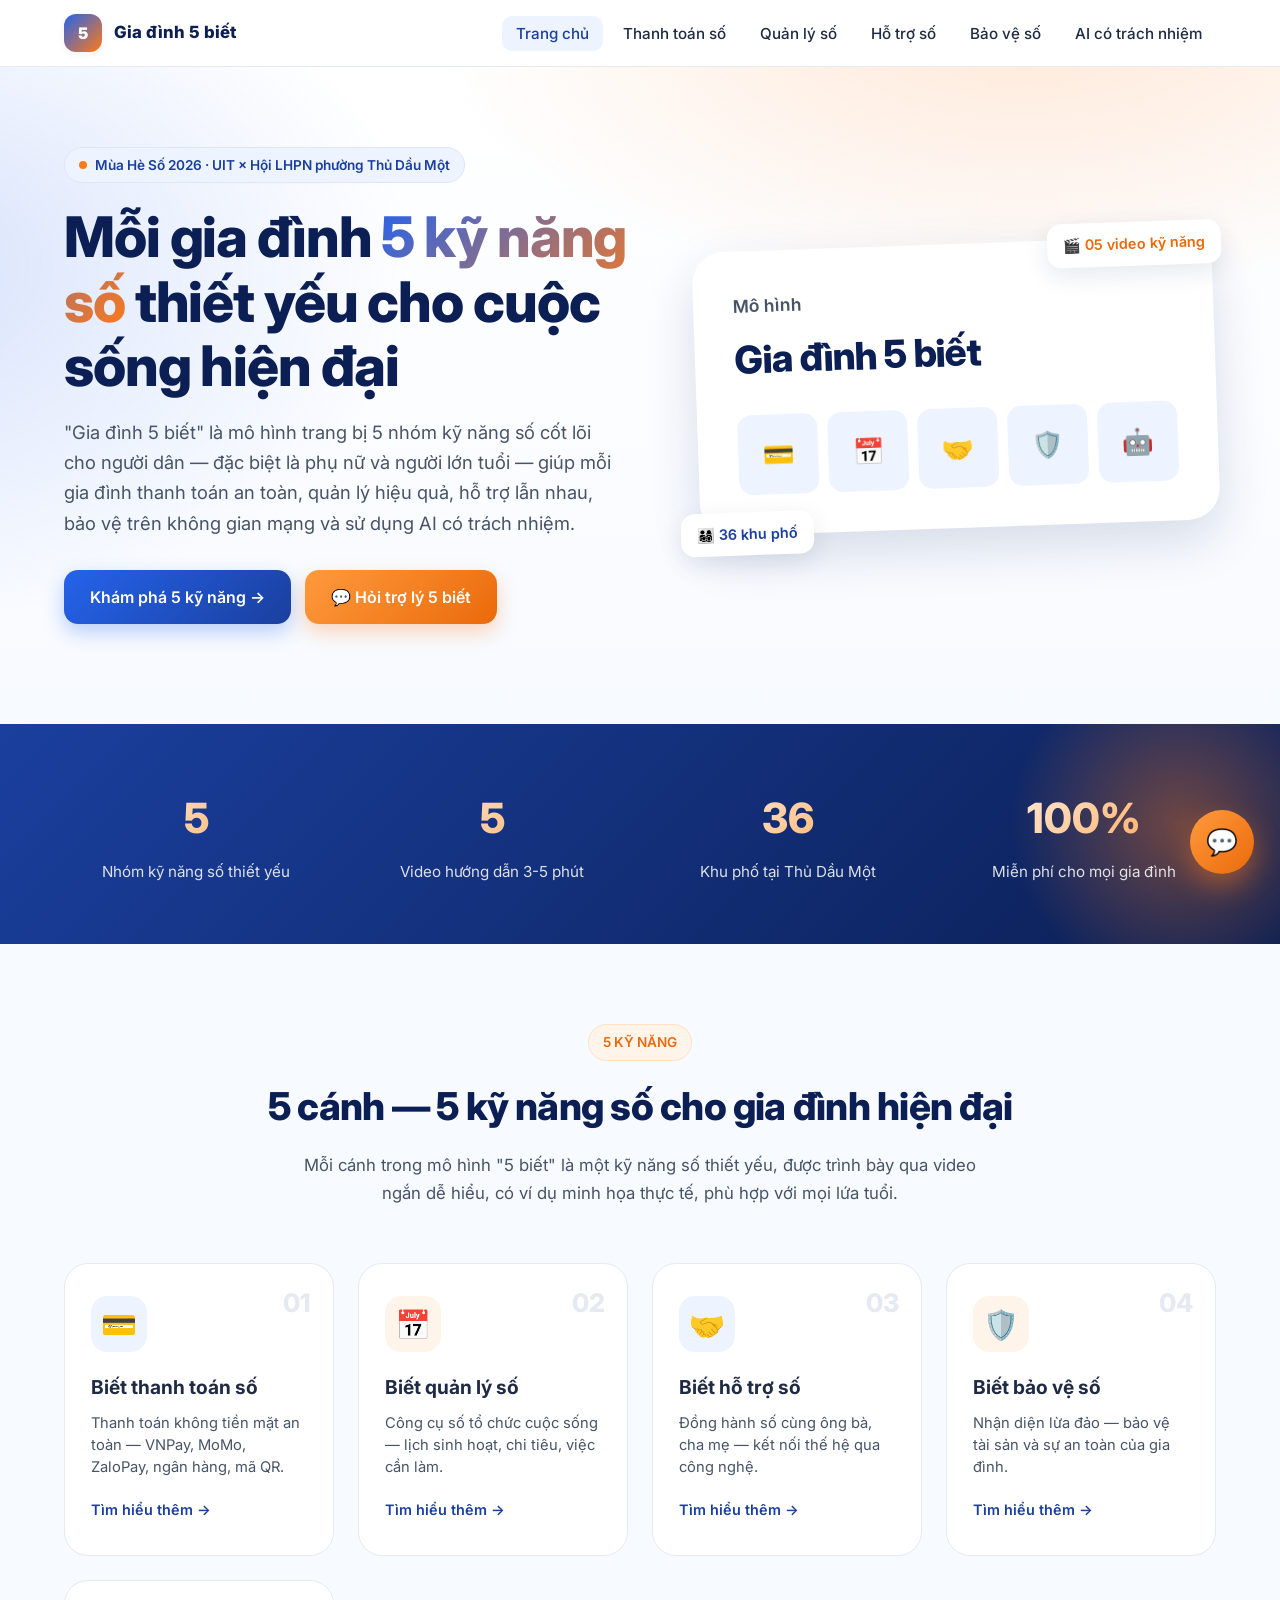
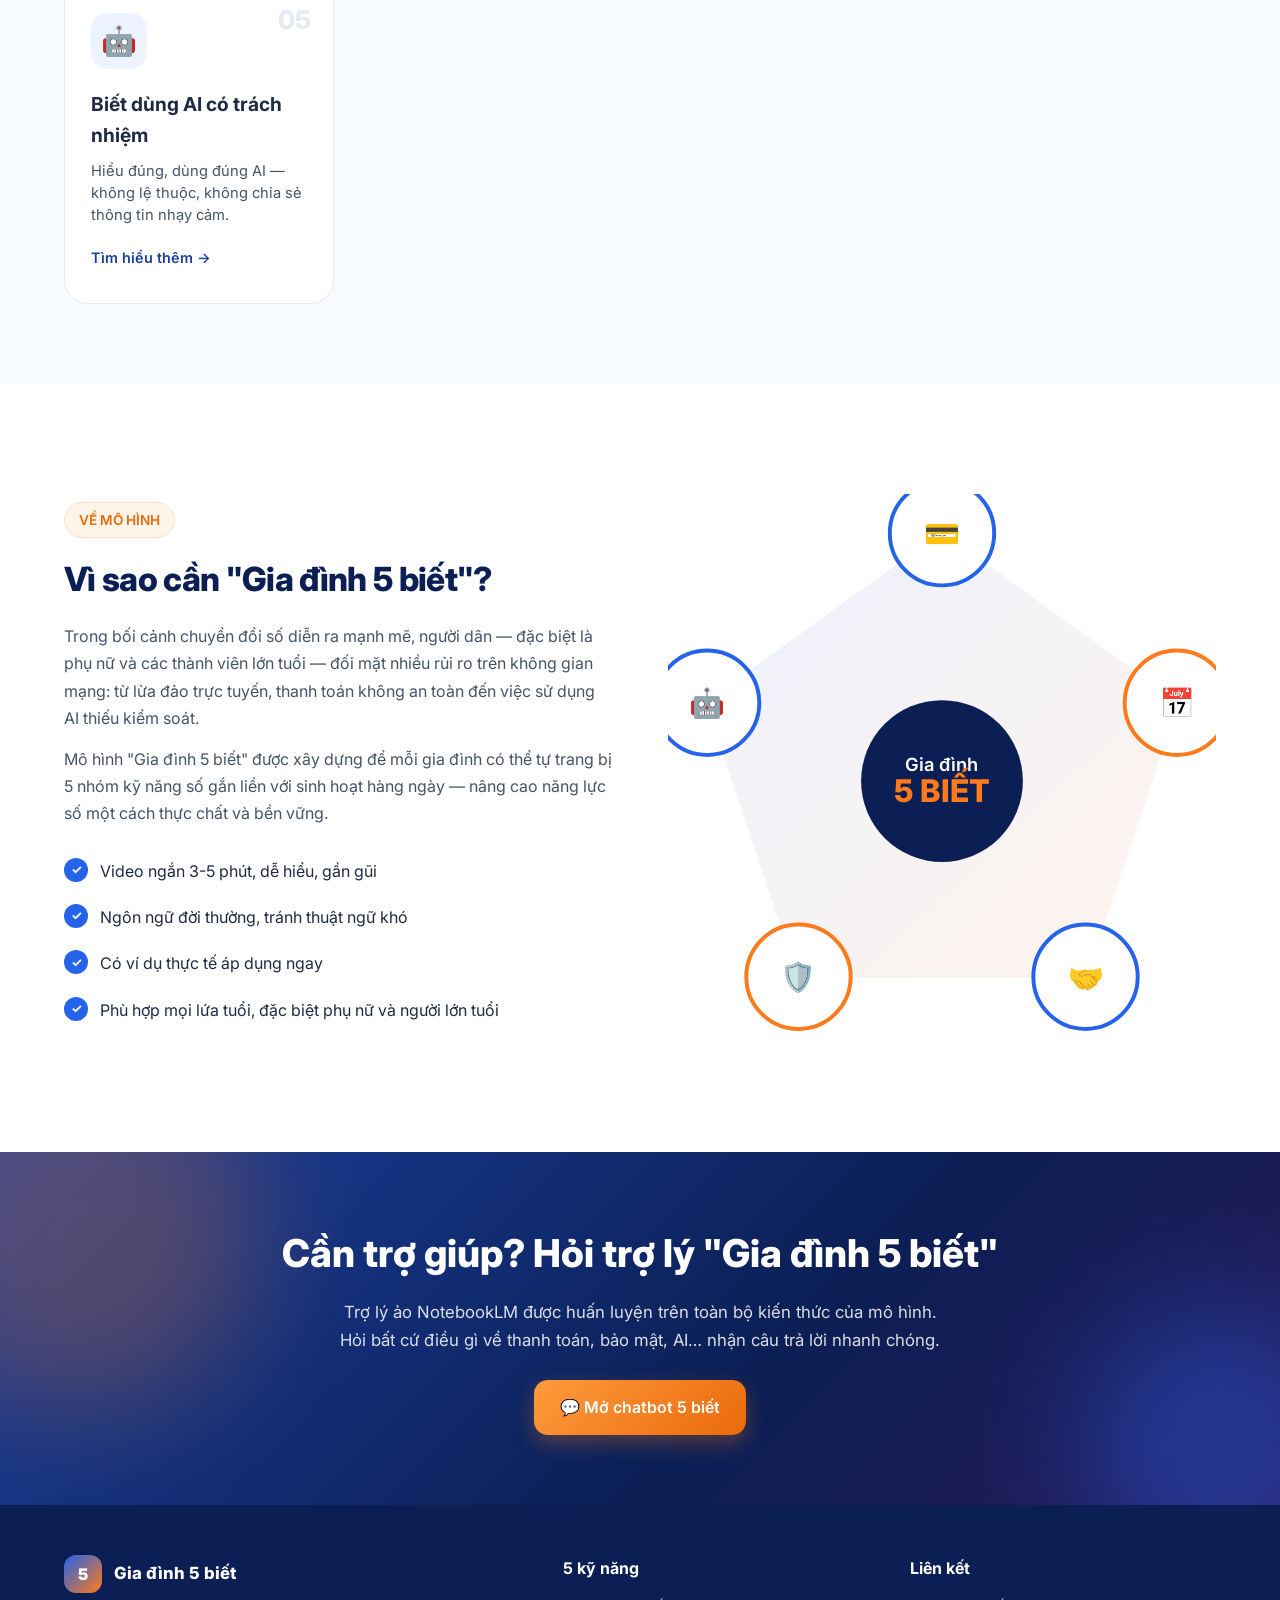
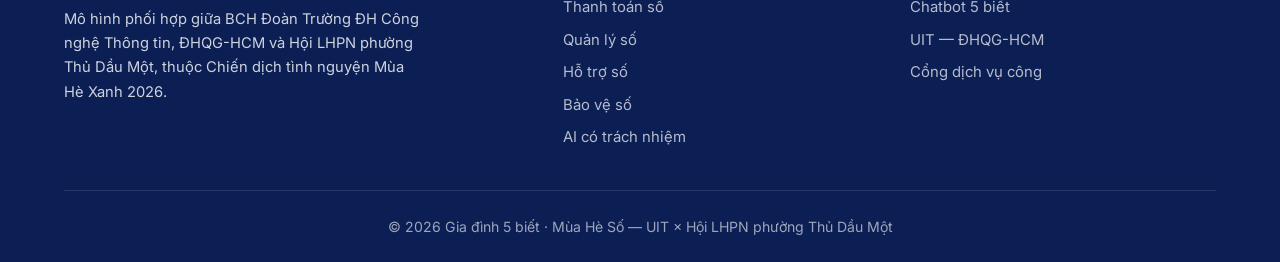
==== index.html @ 57a21c2c "First commit website pages" ====
<!DOCTYPE html>
<html lang="vi">
<head>
  <meta charset="UTF-8" />
  <meta name="viewport" content="width=device-width, initial-scale=1.0" />
  <title>Gia đình 5 biết — Mô hình kỹ năng số cho mọi gia đình</title>
  <meta name="description" content="Mô hình Gia đình 5 biết: Thanh toán số, Quản lý số, Hỗ trợ số, Bảo vệ số và Sử dụng AI có trách nhiệm — trang bị kỹ năng số thiết yếu cho từng hộ gia đình." />
  <link rel="preconnect" href="https://fonts.googleapis.com" />
  <link rel="preconnect" href="https://fonts.gstatic.com" crossorigin />
  <link href="https://fonts.googleapis.com/css2?family=Inter:wght@400;500;600;700;800&display=swap" rel="stylesheet" />
  <link rel="stylesheet" href="css/style.css" />
  <link rel="icon" href="data:image/svg+xml,%3Csvg xmlns='http://www.w3.org/2000/svg' viewBox='0 0 64 64'%3E%3Crect width='64' height='64' rx='14' fill='%232563eb'/%3E%3Ctext x='50%25' y='54%25' dominant-baseline='middle' text-anchor='middle' font-family='Arial' font-weight='800' font-size='28' fill='white'%3E5%3C/text%3E%3C/svg%3E" />
</head>
<body>

  <!-- Navbar -->
  <nav class="navbar">
    <div class="nav-inner">
      <a href="index.html" class="brand">
        <span class="brand-mark">5</span>
        <span>Gia đình 5 biết</span>
      </a>
      <button class="nav-toggle" aria-label="Mở menu">
        <span></span><span></span><span></span>
      </button>
      <ul class="nav-links">
        <li><a href="index.html" class="active">Trang chủ</a></li>
        <li><a href="thanh-toan-so.html">Thanh toán số</a></li>
        <li><a href="quan-ly-so.html">Quản lý số</a></li>
        <li><a href="ho-tro-so.html">Hỗ trợ số</a></li>
        <li><a href="bao-ve-so.html">Bảo vệ số</a></li>
        <li><a href="ai-co-trach-nhiem.html">AI có trách nhiệm</a></li>
      </ul>
    </div>
  </nav>

  <!-- Hero -->
  <header class="hero">
    <div class="hero-bg"></div>
    <div class="container">
      <div class="hero-grid">
        <div class="reveal">
          <span class="hero-eyebrow"><span class="dot"></span> Mùa Hè Số 2026 · UIT × Hội LHPN phường Thủ Dầu Một</span>
          <h1>Mỗi gia đình <span class="accent">5 kỹ năng số</span> thiết yếu cho cuộc sống hiện đại</h1>
          <p class="lead">
            "Gia đình 5 biết" là mô hình trang bị 5 nhóm kỹ năng số cốt lõi cho người dân — đặc biệt là phụ nữ và người lớn tuổi — giúp mỗi gia đình thanh toán an toàn, quản lý hiệu quả, hỗ trợ lẫn nhau, bảo vệ trên không gian mạng và sử dụng AI có trách nhiệm.
          </p>
          <div class="hero-actions">
            <a href="#pillars" class="btn btn-primary">Khám phá 5 kỹ năng →</a>
            <a href="https://notebooklm.google.com/notebook/f2b0e51a-96fa-4090-842e-15bad8f90f26/preview" target="_blank" rel="noopener" class="btn btn-orange">
              💬 Hỏi trợ lý 5 biết
            </a>
          </div>
        </div>

        <div class="hero-visual reveal">
          <div class="hero-card">
            <h3>Mô hình</h3>
            <div class="big">Gia đình 5 biết</div>
            <div class="pentagon-mini">
              <div title="Thanh toán số">💳</div>
              <div title="Quản lý số">📅</div>
              <div title="Hỗ trợ số">🤝</div>
              <div title="Bảo vệ số">🛡️</div>
              <div title="AI có trách nhiệm">🤖</div>
            </div>
            <div class="floating-badge b1">🎬 05 video kỹ năng</div>
            <div class="floating-badge b2">👨‍👩‍👧‍👦 36 khu phố</div>
          </div>
        </div>
      </div>
    </div>
  </header>

  <!-- About strip -->
  <section class="info-strip">
    <div class="container">
      <div class="stats-grid">
        <div class="reveal">
          <div class="stat-num"><span data-count="5">0</span></div>
          <div class="stat-label">Nhóm kỹ năng số thiết yếu</div>
        </div>
        <div class="reveal">
          <div class="stat-num"><span data-count="5">0</span></div>
          <div class="stat-label">Video hướng dẫn 3-5 phút</div>
        </div>
        <div class="reveal">
          <div class="stat-num"><span data-count="36">0</span></div>
          <div class="stat-label">Khu phố tại Thủ Dầu Một</div>
        </div>
        <div class="reveal">
          <div class="stat-num"><span data-count="100" data-suffix="%">0</span></div>
          <div class="stat-label">Miễn phí cho mọi gia đình</div>
        </div>
      </div>
    </div>
  </section>

  <!-- Pillars -->
  <section class="section" id="pillars">
    <div class="container">
      <div class="section-head reveal">
        <span class="section-tag">5 KỸ NĂNG</span>
        <h2 class="section-title">5 cánh — 5 kỹ năng số cho gia đình hiện đại</h2>
        <p class="section-sub">Mỗi cánh trong mô hình "5 biết" là một kỹ năng số thiết yếu, được trình bày qua video ngắn dễ hiểu, có ví dụ minh họa thực tế, phù hợp với mọi lứa tuổi.</p>
      </div>

      <div class="pillars">
        <a href="thanh-toan-so.html" class="pillar-card reveal">
          <span class="pillar-num">01</span>
          <div class="pillar-icon">💳</div>
          <h3 class="pillar-title">Biết thanh toán số</h3>
          <p class="pillar-sub">Thanh toán không tiền mặt an toàn — VNPay, MoMo, ZaloPay, ngân hàng, mã QR.</p>
          <span class="pillar-arrow">Tìm hiểu thêm →</span>
        </a>

        <a href="quan-ly-so.html" class="pillar-card reveal">
          <span class="pillar-num">02</span>
          <div class="pillar-icon">📅</div>
          <h3 class="pillar-title">Biết quản lý số</h3>
          <p class="pillar-sub">Công cụ số tổ chức cuộc sống — lịch sinh hoạt, chi tiêu, việc cần làm.</p>
          <span class="pillar-arrow">Tìm hiểu thêm →</span>
        </a>

        <a href="ho-tro-so.html" class="pillar-card reveal">
          <span class="pillar-num">03</span>
          <div class="pillar-icon">🤝</div>
          <h3 class="pillar-title">Biết hỗ trợ số</h3>
          <p class="pillar-sub">Đồng hành số cùng ông bà, cha mẹ — kết nối thế hệ qua công nghệ.</p>
          <span class="pillar-arrow">Tìm hiểu thêm →</span>
        </a>

        <a href="bao-ve-so.html" class="pillar-card reveal">
          <span class="pillar-num">04</span>
          <div class="pillar-icon">🛡️</div>
          <h3 class="pillar-title">Biết bảo vệ số</h3>
          <p class="pillar-sub">Nhận diện lừa đảo — bảo vệ tài sản và sự an toàn của gia đình.</p>
          <span class="pillar-arrow">Tìm hiểu thêm →</span>
        </a>

        <a href="ai-co-trach-nhiem.html" class="pillar-card reveal">
          <span class="pillar-num">05</span>
          <div class="pillar-icon">🤖</div>
          <h3 class="pillar-title">Biết dùng AI có trách nhiệm</h3>
          <p class="pillar-sub">Hiểu đúng, dùng đúng AI — không lệ thuộc, không chia sẻ thông tin nhạy cảm.</p>
          <span class="pillar-arrow">Tìm hiểu thêm →</span>
        </a>
      </div>
    </div>
  </section>

  <!-- About model -->
  <section class="section" style="background: white;">
    <div class="container">
      <div class="split">
        <div class="reveal">
          <span class="section-tag">VỀ MÔ HÌNH</span>
          <h2>Vì sao cần "Gia đình 5 biết"?</h2>
          <p>Trong bối cảnh chuyển đổi số diễn ra mạnh mẽ, người dân — đặc biệt là phụ nữ và các thành viên lớn tuổi — đối mặt nhiều rủi ro trên không gian mạng: từ lừa đảo trực tuyến, thanh toán không an toàn đến việc sử dụng AI thiếu kiểm soát.</p>
          <p>Mô hình "Gia đình 5 biết" được xây dựng để mỗi gia đình có thể tự trang bị 5 nhóm kỹ năng số gắn liền với sinh hoạt hàng ngày — nâng cao năng lực số một cách thực chất và bền vững.</p>
          <ul class="feature-list">
            <li>Video ngắn 3-5 phút, dễ hiểu, gần gũi</li>
            <li>Ngôn ngữ đời thường, tránh thuật ngữ khó</li>
            <li>Có ví dụ thực tế áp dụng ngay</li>
            <li>Phù hợp mọi lứa tuổi, đặc biệt phụ nữ và người lớn tuổi</li>
          </ul>
        </div>

        <div class="reveal">
          <!-- Pentagon SVG diagram -->
          <div class="pentagon-vis">
            <svg viewBox="0 0 420 420" xmlns="http://www.w3.org/2000/svg" role="img" aria-label="Mô hình 5 cánh">
              <defs>
                <linearGradient id="g" x1="0" x2="1" y1="0" y2="1">
                  <stop offset="0%" stop-color="#2563eb" />
                  <stop offset="100%" stop-color="#ff7a1a" />
                </linearGradient>
              </defs>
              <polygon points="210,30 390,160 320,370 100,370 30,160" fill="url(#g)" opacity="0.08" stroke="url(#g)" stroke-width="2"/>
              <!-- 5 nodes -->
              <g font-family="Inter, Arial" font-weight="700" text-anchor="middle">
                <circle cx="210" cy="30" r="40" fill="#fff" stroke="#2563eb" stroke-width="3"/>
                <text x="210" y="38" font-size="22">💳</text>

                <circle cx="390" cy="160" r="40" fill="#fff" stroke="#ff7a1a" stroke-width="3"/>
                <text x="390" y="168" font-size="22">📅</text>

                <circle cx="320" cy="370" r="40" fill="#fff" stroke="#2563eb" stroke-width="3"/>
                <text x="320" y="378" font-size="22">🤝</text>

                <circle cx="100" cy="370" r="40" fill="#fff" stroke="#ff7a1a" stroke-width="3"/>
                <text x="100" y="378" font-size="22">🛡️</text>

                <circle cx="30" cy="160" r="40" fill="#fff" stroke="#2563eb" stroke-width="3"/>
                <text x="30" y="168" font-size="22">🤖</text>
              </g>
              <!-- Center -->
              <circle cx="210" cy="220" r="62" fill="#0b1f54"/>
              <text x="210" y="212" text-anchor="middle" fill="#fff" font-size="14" font-weight="600">Gia đình</text>
              <text x="210" y="236" text-anchor="middle" fill="#ff7a1a" font-size="24" font-weight="800">5 BIẾT</text>
            </svg>
          </div>
        </div>
      </div>
    </div>
  </section>

  <!-- CTA: chatbot -->
  <section class="cta-band">
    <div class="container">
      <h2>Cần trợ giúp? Hỏi trợ lý "Gia đình 5 biết"</h2>
      <p>Trợ lý ảo NotebookLM được huấn luyện trên toàn bộ kiến thức của mô hình. Hỏi bất cứ điều gì về thanh toán, bảo mật, AI… nhận câu trả lời nhanh chóng.</p>
      <a href="https://notebooklm.google.com/notebook/f2b0e51a-96fa-4090-842e-15bad8f90f26/preview" target="_blank" rel="noopener" class="btn btn-orange">
        💬 Mở chatbot 5 biết
      </a>
    </div>
  </section>

  <!-- Footer -->
  <footer class="footer">
    <div class="container">
      <div class="footer-grid">
        <div>
          <div class="brand" style="margin-bottom: 14px;">
            <span class="brand-mark">5</span>
            <span>Gia đình 5 biết</span>
          </div>
          <p style="font-size: 0.92rem; max-width: 360px;">
            Mô hình phối hợp giữa BCH Đoàn Trường ĐH Công nghệ Thông tin, ĐHQG-HCM và Hội LHPN phường Thủ Dầu Một, thuộc Chiến dịch tình nguyện Mùa Hè Xanh 2026.
          </p>
        </div>
        <div>
          <h4>5 kỹ năng</h4>
          <ul>
            <li><a href="thanh-toan-so.html">Thanh toán số</a></li>
            <li><a href="quan-ly-so.html">Quản lý số</a></li>
            <li><a href="ho-tro-so.html">Hỗ trợ số</a></li>
            <li><a href="bao-ve-so.html">Bảo vệ số</a></li>
            <li><a href="ai-co-trach-nhiem.html">AI có trách nhiệm</a></li>
          </ul>
        </div>
        <div>
          <h4>Liên kết</h4>
          <ul>
            <li><a href="https://notebooklm.google.com/notebook/f2b0e51a-96fa-4090-842e-15bad8f90f26/preview" target="_blank" rel="noopener">Chatbot 5 biết</a></li>
            <li><a href="https://uit.edu.vn" target="_blank" rel="noopener">UIT — ĐHQG-HCM</a></li>
            <li><a href="https://dichvucong.gov.vn" target="_blank" rel="noopener">Cổng dịch vụ công</a></li>
          </ul>
        </div>
      </div>
      <div class="footer-bottom">
        © 2026 Gia đình 5 biết · Mùa Hè Số — UIT × Hội LHPN phường Thủ Dầu Một
      </div>
    </div>
  </footer>

  <!-- Floating chatbot -->
  <a href="https://notebooklm.google.com/notebook/f2b0e51a-96fa-4090-842e-15bad8f90f26/preview" target="_blank" rel="noopener" class="chat-fab" aria-label="Mở chatbot Gia đình 5 biết">
    <span class="tag">Chat với trợ lý 5 biết</span>
    💬
  </a>

  <script src="js/main.js"></script>
</body>
</html>
---- css/style.css ----
/* ===== Reset & Variables ===== */
:root {
  --white: #ffffff;
  --bg: #f7faff;
  --blue-50: #eef4ff;
  --blue-100: #dbe7ff;
  --blue-200: #b8ceff;
  --blue-500: #2563eb;
  --blue-600: #1e4fcc;
  --blue-700: #1a3f9e;
  --blue-900: #0b1f54;
  --orange-50: #fff4ea;
  --orange-100: #ffe0c2;
  --orange-400: #ff9a3d;
  --orange-500: #ff7a1a;
  --orange-600: #ea6a0a;
  --gray-100: #f1f4f9;
  --gray-200: #e5eaf2;
  --gray-400: #98a2b3;
  --gray-600: #475467;
  --gray-800: #1f2a44;
  --shadow-sm: 0 2px 8px rgba(15, 42, 102, 0.06);
  --shadow-md: 0 8px 24px rgba(15, 42, 102, 0.10);
  --shadow-lg: 0 20px 50px rgba(15, 42, 102, 0.15);
  --radius-sm: 10px;
  --radius-md: 16px;
  --radius-lg: 24px;
  --radius-xl: 32px;
  --transition: 0.3s cubic-bezier(0.4, 0, 0.2, 1);
}

* {
  box-sizing: border-box;
  margin: 0;
  padding: 0;
}

html {
  scroll-behavior: smooth;
}

body {
  font-family: 'Inter', 'Segoe UI', -apple-system, BlinkMacSystemFont, 'Helvetica Neue', Arial, sans-serif;
  background: var(--bg);
  color: var(--gray-800);
  line-height: 1.65;
  font-size: 16px;
  overflow-x: hidden;
}

img {
  max-width: 100%;
  display: block;
}

a {
  color: var(--blue-500);
  text-decoration: none;
  transition: color var(--transition);
}

a:hover {
  color: var(--orange-500);
}

.container {
  max-width: 1200px;
  margin: 0 auto;
  padding: 0 24px;
}

.container-sm {
  max-width: 920px;
  margin: 0 auto;
  padding: 0 24px;
}

/* ===== Navigation ===== */
.navbar {
  position: sticky;
  top: 0;
  background: rgba(255, 255, 255, 0.92);
  backdrop-filter: saturate(180%) blur(12px);
  -webkit-backdrop-filter: saturate(180%) blur(12px);
  border-bottom: 1px solid var(--gray-200);
  z-index: 1000;
  transition: box-shadow var(--transition);
}

.navbar.scrolled {
  box-shadow: var(--shadow-sm);
}

.nav-inner {
  display: flex;
  align-items: center;
  justify-content: space-between;
  padding: 14px 24px;
  max-width: 1200px;
  margin: 0 auto;
}

.brand {
  display: flex;
  align-items: center;
  gap: 12px;
  font-weight: 800;
  color: var(--blue-900);
  font-size: 1.05rem;
}

.brand-mark {
  width: 38px;
  height: 38px;
  border-radius: 12px;
  background: linear-gradient(135deg, var(--blue-500), var(--orange-500));
  display: flex;
  align-items: center;
  justify-content: center;
  color: white;
  font-weight: 900;
  font-size: 16px;
  box-shadow: var(--shadow-sm);
}

.nav-links {
  display: flex;
  gap: 6px;
  list-style: none;
  align-items: center;
}

.nav-links a {
  color: var(--gray-800);
  font-weight: 500;
  padding: 8px 14px;
  border-radius: 10px;
  font-size: 0.95rem;
  transition: all var(--transition);
}

.nav-links a:hover,
.nav-links a.active {
  background: var(--blue-50);
  color: var(--blue-700);
}

.nav-toggle {
  display: none;
  background: none;
  border: none;
  cursor: pointer;
  padding: 8px;
  flex-direction: column;
  gap: 5px;
}

.nav-toggle span {
  display: block;
  width: 24px;
  height: 2px;
  background: var(--gray-800);
  transition: all var(--transition);
}

/* ===== Buttons ===== */
.btn {
  display: inline-flex;
  align-items: center;
  gap: 10px;
  padding: 14px 26px;
  border-radius: 14px;
  font-weight: 600;
  font-size: 1rem;
  cursor: pointer;
  border: none;
  text-decoration: none;
  transition: all var(--transition);
  white-space: nowrap;
}

.btn-primary {
  background: linear-gradient(135deg, var(--blue-500), var(--blue-700));
  color: white;
  box-shadow: 0 8px 20px rgba(37, 99, 235, 0.30);
}

.btn-primary:hover {
  transform: translateY(-2px);
  box-shadow: 0 12px 28px rgba(37, 99, 235, 0.40);
  color: white;
}

.btn-orange {
  background: linear-gradient(135deg, var(--orange-400), var(--orange-600));
  color: white;
  box-shadow: 0 8px 20px rgba(255, 122, 26, 0.30);
}

.btn-orange:hover {
  transform: translateY(-2px);
  box-shadow: 0 14px 30px rgba(255, 122, 26, 0.40);
  color: white;
}

.btn-ghost {
  background: white;
  color: var(--blue-700);
  border: 2px solid var(--blue-100);
}

.btn-ghost:hover {
  border-color: var(--blue-500);
  color: var(--blue-700);
  transform: translateY(-2px);
}

/* ===== Hero ===== */
.hero {
  position: relative;
  padding: 80px 0 100px;
  overflow: hidden;
}

.hero-bg {
  position: absolute;
  inset: 0;
  z-index: -1;
  background:
    radial-gradient(1000px 500px at 80% -10%, rgba(255, 122, 26, 0.18), transparent 60%),
    radial-gradient(900px 600px at -10% 30%, rgba(37, 99, 235, 0.18), transparent 60%),
    linear-gradient(to bottom, #ffffff, var(--bg));
}

.hero-grid {
  display: grid;
  grid-template-columns: 1.1fr 1fr;
  gap: 60px;
  align-items: center;
}

.hero-eyebrow {
  display: inline-flex;
  align-items: center;
  gap: 8px;
  padding: 6px 14px;
  background: var(--blue-50);
  color: var(--blue-700);
  font-weight: 600;
  font-size: 0.85rem;
  border-radius: 999px;
  margin-bottom: 22px;
  border: 1px solid var(--blue-100);
}

.hero-eyebrow .dot {
  width: 8px;
  height: 8px;
  border-radius: 50%;
  background: var(--orange-500);
  animation: pulse 1.8s infinite;
}

@keyframes pulse {
  0%, 100% { transform: scale(1); opacity: 1; }
  50% { transform: scale(1.4); opacity: 0.6; }
}

.hero h1 {
  font-size: clamp(2.2rem, 4.5vw, 3.5rem);
  font-weight: 800;
  line-height: 1.15;
  color: var(--blue-900);
  margin-bottom: 18px;
  letter-spacing: -0.02em;
}

.hero h1 .accent {
  background: linear-gradient(135deg, var(--blue-500), var(--orange-500));
  -webkit-background-clip: text;
  background-clip: text;
  color: transparent;
}

.hero p.lead {
  font-size: 1.15rem;
  color: var(--gray-600);
  margin-bottom: 32px;
  max-width: 560px;
}

.hero-actions {
  display: flex;
  gap: 14px;
  flex-wrap: wrap;
}

/* Hero illustration */
.hero-visual {
  position: relative;
  perspective: 1200px;
}

.hero-card {
  position: relative;
  background: white;
  border-radius: var(--radius-xl);
  padding: 40px;
  box-shadow: var(--shadow-lg);
  transform: rotate(-2deg);
  transition: transform 0.6s;
}

.hero-card:hover {
  transform: rotate(0deg) scale(1.02);
}

.hero-card h3 {
  font-size: 1.1rem;
  color: var(--gray-600);
  margin-bottom: 8px;
  font-weight: 600;
}

.hero-card .big {
  font-size: 2.4rem;
  font-weight: 800;
  color: var(--blue-900);
  margin-bottom: 24px;
  letter-spacing: -0.02em;
}

.pentagon-mini {
  display: grid;
  grid-template-columns: repeat(5, 1fr);
  gap: 10px;
}

.pentagon-mini div {
  aspect-ratio: 1;
  border-radius: 14px;
  display: flex;
  align-items: center;
  justify-content: center;
  font-size: 1.6rem;
  background: var(--blue-50);
  transition: all var(--transition);
}

.pentagon-mini div:hover {
  transform: translateY(-4px) scale(1.05);
  background: var(--orange-50);
  box-shadow: var(--shadow-md);
}

.floating-badge {
  position: absolute;
  background: white;
  padding: 10px 16px;
  border-radius: 14px;
  box-shadow: var(--shadow-md);
  display: flex;
  align-items: center;
  gap: 10px;
  font-weight: 600;
  font-size: 0.9rem;
  animation: float 4s ease-in-out infinite;
}

.floating-badge.b1 {
  top: -16px;
  right: -10px;
  color: var(--orange-600);
}

.floating-badge.b2 {
  bottom: -20px;
  left: -20px;
  color: var(--blue-700);
  animation-delay: 1.5s;
}

@keyframes float {
  0%, 100% { transform: translateY(0); }
  50% { transform: translateY(-12px); }
}

/* ===== Section base ===== */
.section {
  padding: 80px 0;
}

.section-head {
  text-align: center;
  margin-bottom: 56px;
}

.section-tag {
  display: inline-block;
  padding: 6px 14px;
  background: var(--orange-50);
  color: var(--orange-600);
  border-radius: 999px;
  font-weight: 600;
  font-size: 0.85rem;
  margin-bottom: 14px;
  border: 1px solid var(--orange-100);
}

.section-title {
  font-size: clamp(1.8rem, 3vw, 2.4rem);
  color: var(--blue-900);
  font-weight: 800;
  margin-bottom: 14px;
  letter-spacing: -0.02em;
}

.section-sub {
  color: var(--gray-600);
  font-size: 1.05rem;
  max-width: 680px;
  margin: 0 auto;
}

/* ===== 5 Pillars Grid (Home) ===== */
.pillars {
  display: grid;
  grid-template-columns: repeat(auto-fit, minmax(220px, 1fr));
  gap: 24px;
}

.pillar-card {
  position: relative;
  background: white;
  border-radius: var(--radius-lg);
  padding: 32px 26px;
  text-decoration: none;
  color: inherit;
  border: 1px solid var(--gray-200);
  overflow: hidden;
  transition: all 0.4s cubic-bezier(0.4, 0, 0.2, 1);
  display: block;
}

.pillar-card::before {
  content: '';
  position: absolute;
  inset: 0;
  background: linear-gradient(135deg, var(--blue-500), var(--orange-500));
  opacity: 0;
  transition: opacity var(--transition);
  z-index: 0;
}

.pillar-card > * {
  position: relative;
  z-index: 1;
}

.pillar-card:hover {
  transform: translateY(-8px);
  box-shadow: var(--shadow-lg);
  border-color: transparent;
  color: white;
}

.pillar-card:hover::before {
  opacity: 1;
}

.pillar-card:hover .pillar-icon {
  background: rgba(255, 255, 255, 0.2);
  color: white;
}

.pillar-card:hover .pillar-sub,
.pillar-card:hover .pillar-arrow {
  color: rgba(255, 255, 255, 0.9);
}

.pillar-icon {
  width: 56px;
  height: 56px;
  border-radius: 16px;
  background: var(--blue-50);
  color: var(--blue-700);
  display: flex;
  align-items: center;
  justify-content: center;
  font-size: 1.8rem;
  margin-bottom: 20px;
  transition: all var(--transition);
}

.pillar-card:nth-child(2) .pillar-icon { background: var(--orange-50); color: var(--orange-600); }
.pillar-card:nth-child(4) .pillar-icon { background: var(--orange-50); color: var(--orange-600); }

.pillar-num {
  position: absolute;
  top: 18px;
  right: 22px;
  font-weight: 800;
  font-size: 1.6rem;
  color: var(--gray-200);
  z-index: 1;
}

.pillar-card:hover .pillar-num {
  color: rgba(255, 255, 255, 0.3);
}

.pillar-title {
  font-size: 1.2rem;
  font-weight: 700;
  margin-bottom: 8px;
}

.pillar-sub {
  font-size: 0.92rem;
  color: var(--gray-600);
  margin-bottom: 18px;
  line-height: 1.5;
}

.pillar-arrow {
  font-weight: 600;
  font-size: 0.9rem;
  color: var(--blue-700);
  display: inline-flex;
  align-items: center;
  gap: 6px;
}

/* ===== Stats / Info Strip ===== */
.info-strip {
  background: linear-gradient(135deg, var(--blue-700), var(--blue-900));
  color: white;
  padding: 60px 0;
  position: relative;
  overflow: hidden;
}

.info-strip::after {
  content: '';
  position: absolute;
  right: -100px;
  top: -100px;
  width: 400px;
  height: 400px;
  background: radial-gradient(circle, rgba(255, 122, 26, 0.4), transparent 60%);
  z-index: 0;
}

.info-strip > * {
  position: relative;
  z-index: 1;
}

.stats-grid {
  display: grid;
  grid-template-columns: repeat(auto-fit, minmax(180px, 1fr));
  gap: 32px;
  text-align: center;
}

.stat-num {
  font-size: 2.6rem;
  font-weight: 800;
  background: linear-gradient(135deg, #fff, var(--orange-400));
  -webkit-background-clip: text;
  background-clip: text;
  color: transparent;
  margin-bottom: 6px;
}

.stat-label {
  color: rgba(255, 255, 255, 0.85);
  font-size: 0.95rem;
}

/* ===== Video Block ===== */
.video-section {
  padding: 60px 0;
}

.video-wrap {
  position: relative;
  width: 100%;
  padding-bottom: 56.25%;
  border-radius: var(--radius-lg);
  overflow: hidden;
  box-shadow: var(--shadow-lg);
  background: var(--blue-900);
}

.video-wrap iframe {
  position: absolute;
  inset: 0;
  width: 100%;
  height: 100%;
  border: none;
}

/* ===== Page Hero (sub pages) ===== */
.page-hero {
  padding: 60px 0 40px;
  position: relative;
  overflow: hidden;
}

.page-hero::before {
  content: '';
  position: absolute;
  inset: 0;
  z-index: -1;
  background:
    radial-gradient(700px 350px at 80% 0%, var(--orange-50), transparent 70%),
    radial-gradient(700px 400px at 0% 0%, var(--blue-50), transparent 70%);
}

.crumbs {
  display: flex;
  gap: 8px;
  align-items: center;
  font-size: 0.9rem;
  color: var(--gray-600);
  margin-bottom: 18px;
}

.crumbs a { color: var(--gray-600); }
.crumbs a:hover { color: var(--blue-700); }

.page-hero h1 {
  font-size: clamp(2rem, 4vw, 3rem);
  font-weight: 800;
  color: var(--blue-900);
  margin-bottom: 14px;
  letter-spacing: -0.02em;
  line-height: 1.15;
}

.page-hero .subtitle {
  color: var(--gray-600);
  font-size: 1.1rem;
  max-width: 720px;
}

.page-icon {
  display: inline-flex;
  align-items: center;
  justify-content: center;
  width: 64px;
  height: 64px;
  border-radius: 18px;
  background: linear-gradient(135deg, var(--blue-500), var(--orange-500));
  color: white;
  font-size: 2rem;
  box-shadow: var(--shadow-md);
  margin-bottom: 20px;
}

/* ===== Content Cards ===== */
.content-grid {
  display: grid;
  grid-template-columns: repeat(auto-fit, minmax(280px, 1fr));
  gap: 22px;
}

.info-card {
  background: white;
  border-radius: var(--radius-md);
  padding: 28px;
  border: 1px solid var(--gray-200);
  transition: all var(--transition);
  position: relative;
  overflow: hidden;
}

.info-card:hover {
  transform: translateY(-4px);
  box-shadow: var(--shadow-md);
  border-color: var(--blue-200);
}

.info-card .ic-icon {
  width: 50px;
  height: 50px;
  border-radius: 14px;
  background: var(--blue-50);
  color: var(--blue-700);
  display: flex;
  align-items: center;
  justify-content: center;
  font-size: 1.5rem;
  margin-bottom: 18px;
}

.info-card.orange .ic-icon { background: var(--orange-50); color: var(--orange-600); }

.info-card h3 {
  font-size: 1.1rem;
  color: var(--blue-900);
  margin-bottom: 8px;
  font-weight: 700;
}

.info-card p {
  color: var(--gray-600);
  font-size: 0.95rem;
}

/* ===== Tips / Numbered list ===== */
.tips-list {
  display: grid;
  gap: 16px;
}

.tip-item {
  display: flex;
  gap: 18px;
  background: white;
  padding: 22px 24px;
  border-radius: var(--radius-md);
  border-left: 4px solid var(--orange-500);
  box-shadow: var(--shadow-sm);
  transition: all var(--transition);
}

.tip-item:hover {
  transform: translateX(6px);
  box-shadow: var(--shadow-md);
}

.tip-num {
  flex-shrink: 0;
  width: 36px;
  height: 36px;
  border-radius: 50%;
  background: var(--orange-500);
  color: white;
  display: flex;
  align-items: center;
  justify-content: center;
  font-weight: 700;
}

.tip-content h4 {
  color: var(--blue-900);
  margin-bottom: 4px;
  font-size: 1.05rem;
}

.tip-content p {
  color: var(--gray-600);
  margin: 0;
  font-size: 0.95rem;
}

/* ===== Warning / Alert block ===== */
.alert-box {
  background: linear-gradient(135deg, #fff8f3, #ffefe0);
  border: 2px solid var(--orange-100);
  border-radius: var(--radius-lg);
  padding: 32px;
  display: flex;
  gap: 24px;
  align-items: flex-start;
}

.alert-box .a-icon {
  flex-shrink: 0;
  width: 56px;
  height: 56px;
  border-radius: 16px;
  background: var(--orange-500);
  color: white;
  display: flex;
  align-items: center;
  justify-content: center;
  font-size: 1.8rem;
}

.alert-box h3 {
  color: var(--orange-600);
  margin-bottom: 10px;
  font-size: 1.25rem;
}

.alert-box ul {
  padding-left: 20px;
  color: var(--gray-800);
}

.alert-box li { margin-bottom: 6px; }

/* ===== Resource Links ===== */
.resource-grid {
  display: grid;
  grid-template-columns: repeat(auto-fit, minmax(280px, 1fr));
  gap: 18px;
}

.resource-card {
  background: white;
  border-radius: var(--radius-md);
  padding: 22px;
  display: flex;
  gap: 14px;
  align-items: center;
  text-decoration: none;
  color: var(--gray-800);
  border: 1px solid var(--gray-200);
  transition: all var(--transition);
}

.resource-card:hover {
  border-color: var(--orange-500);
  transform: translateY(-3px);
  box-shadow: var(--shadow-md);
  color: var(--gray-800);
}

.resource-icon {
  width: 48px;
  height: 48px;
  border-radius: 12px;
  background: linear-gradient(135deg, var(--blue-500), var(--orange-500));
  color: white;
  display: flex;
  align-items: center;
  justify-content: center;
  font-size: 1.4rem;
  flex-shrink: 0;
}

.resource-card h4 {
  font-size: 0.98rem;
  color: var(--blue-900);
  margin-bottom: 2px;
  font-weight: 600;
}

.resource-card .meta {
  font-size: 0.82rem;
  color: var(--gray-400);
}

.resource-card .arrow {
  margin-left: auto;
  color: var(--orange-500);
  font-size: 1.2rem;
  transition: transform var(--transition);
}

.resource-card:hover .arrow { transform: translateX(4px); }

/* ===== Two-col content (text + visual) ===== */
.split {
  display: grid;
  grid-template-columns: 1fr 1fr;
  gap: 56px;
  align-items: center;
}

.split.reverse > div:first-child { order: 2; }

.split h2 {
  font-size: clamp(1.6rem, 2.6vw, 2.1rem);
  color: var(--blue-900);
  margin-bottom: 16px;
  font-weight: 800;
  letter-spacing: -0.02em;
}

.split p {
  color: var(--gray-600);
  margin-bottom: 14px;
  line-height: 1.7;
}

.feature-list {
  list-style: none;
  margin-top: 20px;
}

.feature-list li {
  display: flex;
  gap: 12px;
  padding: 10px 0;
  color: var(--gray-800);
}

.feature-list li::before {
  content: '✓';
  flex-shrink: 0;
  width: 24px;
  height: 24px;
  border-radius: 50%;
  background: var(--blue-500);
  color: white;
  display: flex;
  align-items: center;
  justify-content: center;
  font-size: 0.8rem;
  font-weight: 700;
}

/* ===== Stat / Highlight cards ===== */
.highlight {
  background: white;
  padding: 32px;
  border-radius: var(--radius-lg);
  box-shadow: var(--shadow-md);
  text-align: center;
  border-top: 4px solid var(--orange-500);
}

.highlight .num {
  font-size: 2.6rem;
  font-weight: 800;
  background: linear-gradient(135deg, var(--blue-500), var(--orange-500));
  -webkit-background-clip: text;
  background-clip: text;
  color: transparent;
}

.highlight h4 {
  color: var(--blue-900);
  font-size: 1.1rem;
  margin: 6px 0 8px;
}

.highlight p {
  color: var(--gray-600);
  font-size: 0.93rem;
  margin: 0;
}

/* ===== CTA section ===== */
.cta-band {
  background: linear-gradient(135deg, var(--blue-700), var(--blue-900) 60%, #2a1958);
  color: white;
  padding: 70px 0;
  text-align: center;
  position: relative;
  overflow: hidden;
}

.cta-band::before, .cta-band::after {
  content: '';
  position: absolute;
  border-radius: 50%;
  filter: blur(60px);
}

.cta-band::before {
  width: 360px; height: 360px;
  background: var(--orange-500);
  opacity: 0.25;
  top: -100px; left: -100px;
}

.cta-band::after {
  width: 280px; height: 280px;
  background: var(--blue-500);
  opacity: 0.4;
  bottom: -80px; right: -80px;
}

.cta-band > * { position: relative; z-index: 1; }

.cta-band h2 {
  font-size: clamp(1.8rem, 3vw, 2.4rem);
  margin-bottom: 14px;
  font-weight: 800;
}

.cta-band p {
  color: rgba(255, 255, 255, 0.85);
  max-width: 600px;
  margin: 0 auto 26px;
  font-size: 1.05rem;
}

/* ===== Footer ===== */
.footer {
  background: var(--blue-900);
  color: rgba(255, 255, 255, 0.8);
  padding: 50px 0 24px;
}

.footer-grid {
  display: grid;
  grid-template-columns: 1.5fr 1fr 1fr;
  gap: 40px;
  margin-bottom: 32px;
}

.footer h4 {
  color: white;
  margin-bottom: 14px;
  font-size: 1rem;
  font-weight: 700;
}

.footer ul { list-style: none; }
.footer ul li { margin-bottom: 8px; font-size: 0.93rem; }
.footer ul li a { color: rgba(255, 255, 255, 0.7); }
.footer ul li a:hover { color: var(--orange-400); }

.footer-bottom {
  text-align: center;
  padding-top: 24px;
  border-top: 1px solid rgba(255, 255, 255, 0.1);
  font-size: 0.88rem;
  color: rgba(255, 255, 255, 0.6);
}

.footer .brand { color: white; }

/* ===== Floating Chatbot Button ===== */
.chat-fab {
  position: fixed;
  bottom: 26px;
  right: 26px;
  background: linear-gradient(135deg, var(--orange-400), var(--orange-600));
  color: white;
  width: 64px;
  height: 64px;
  border-radius: 50%;
  display: flex;
  align-items: center;
  justify-content: center;
  font-size: 1.6rem;
  box-shadow: 0 12px 28px rgba(255, 122, 26, 0.45);
  z-index: 999;
  text-decoration: none;
  transition: all var(--transition);
  animation: float 4s ease-in-out infinite;
}

.chat-fab:hover {
  transform: scale(1.1);
  color: white;
  box-shadow: 0 16px 38px rgba(255, 122, 26, 0.55);
}

.chat-fab .tag {
  position: absolute;
  right: 76px;
  top: 50%;
  transform: translateY(-50%);
  background: var(--blue-900);
  color: white;
  padding: 8px 14px;
  border-radius: 12px;
  font-size: 0.88rem;
  font-weight: 600;
  white-space: nowrap;
  opacity: 0;
  pointer-events: none;
  transition: opacity var(--transition);
}

.chat-fab .tag::after {
  content: '';
  position: absolute;
  top: 50%;
  right: -6px;
  transform: translateY(-50%) rotate(45deg);
  width: 12px;
  height: 12px;
  background: var(--blue-900);
}

.chat-fab:hover .tag { opacity: 1; }

/* ===== Reveal animation ===== */
.reveal {
  opacity: 0;
  transform: translateY(20px);
  transition: opacity 0.7s ease, transform 0.7s ease;
}

.reveal.visible {
  opacity: 1;
  transform: translateY(0);
}

/* ===== Pentagon visualization ===== */
.pentagon-vis {
  display: flex;
  justify-content: center;
  margin: 30px 0;
}

.pentagon-vis svg { max-width: 100%; height: auto; }

/* ===== Responsive ===== */
@media (max-width: 900px) {
  .hero { padding: 56px 0 80px; }
  .hero-grid { grid-template-columns: 1fr; gap: 50px; }
  .split { grid-template-columns: 1fr; gap: 32px; }
  .split.reverse > div:first-child { order: 0; }
  .section { padding: 60px 0; }
  .footer-grid { grid-template-columns: 1fr; gap: 28px; }
  .nav-links {
    position: absolute;
    top: 100%;
    right: 16px;
    left: 16px;
    background: white;
    flex-direction: column;
    align-items: stretch;
    padding: 14px;
    border-radius: var(--radius-md);
    box-shadow: var(--shadow-lg);
    display: none;
    border: 1px solid var(--gray-200);
  }
  .nav-links.open { display: flex; }
  .nav-toggle { display: flex; }
  .alert-box { flex-direction: column; }
  .chat-fab { width: 56px; height: 56px; bottom: 18px; right: 18px; }
}

@media (max-width: 480px) {
  .pillars { grid-template-columns: 1fr; }
  .hero-card { padding: 28px; }
  .hero-card .big { font-size: 1.8rem; }
}
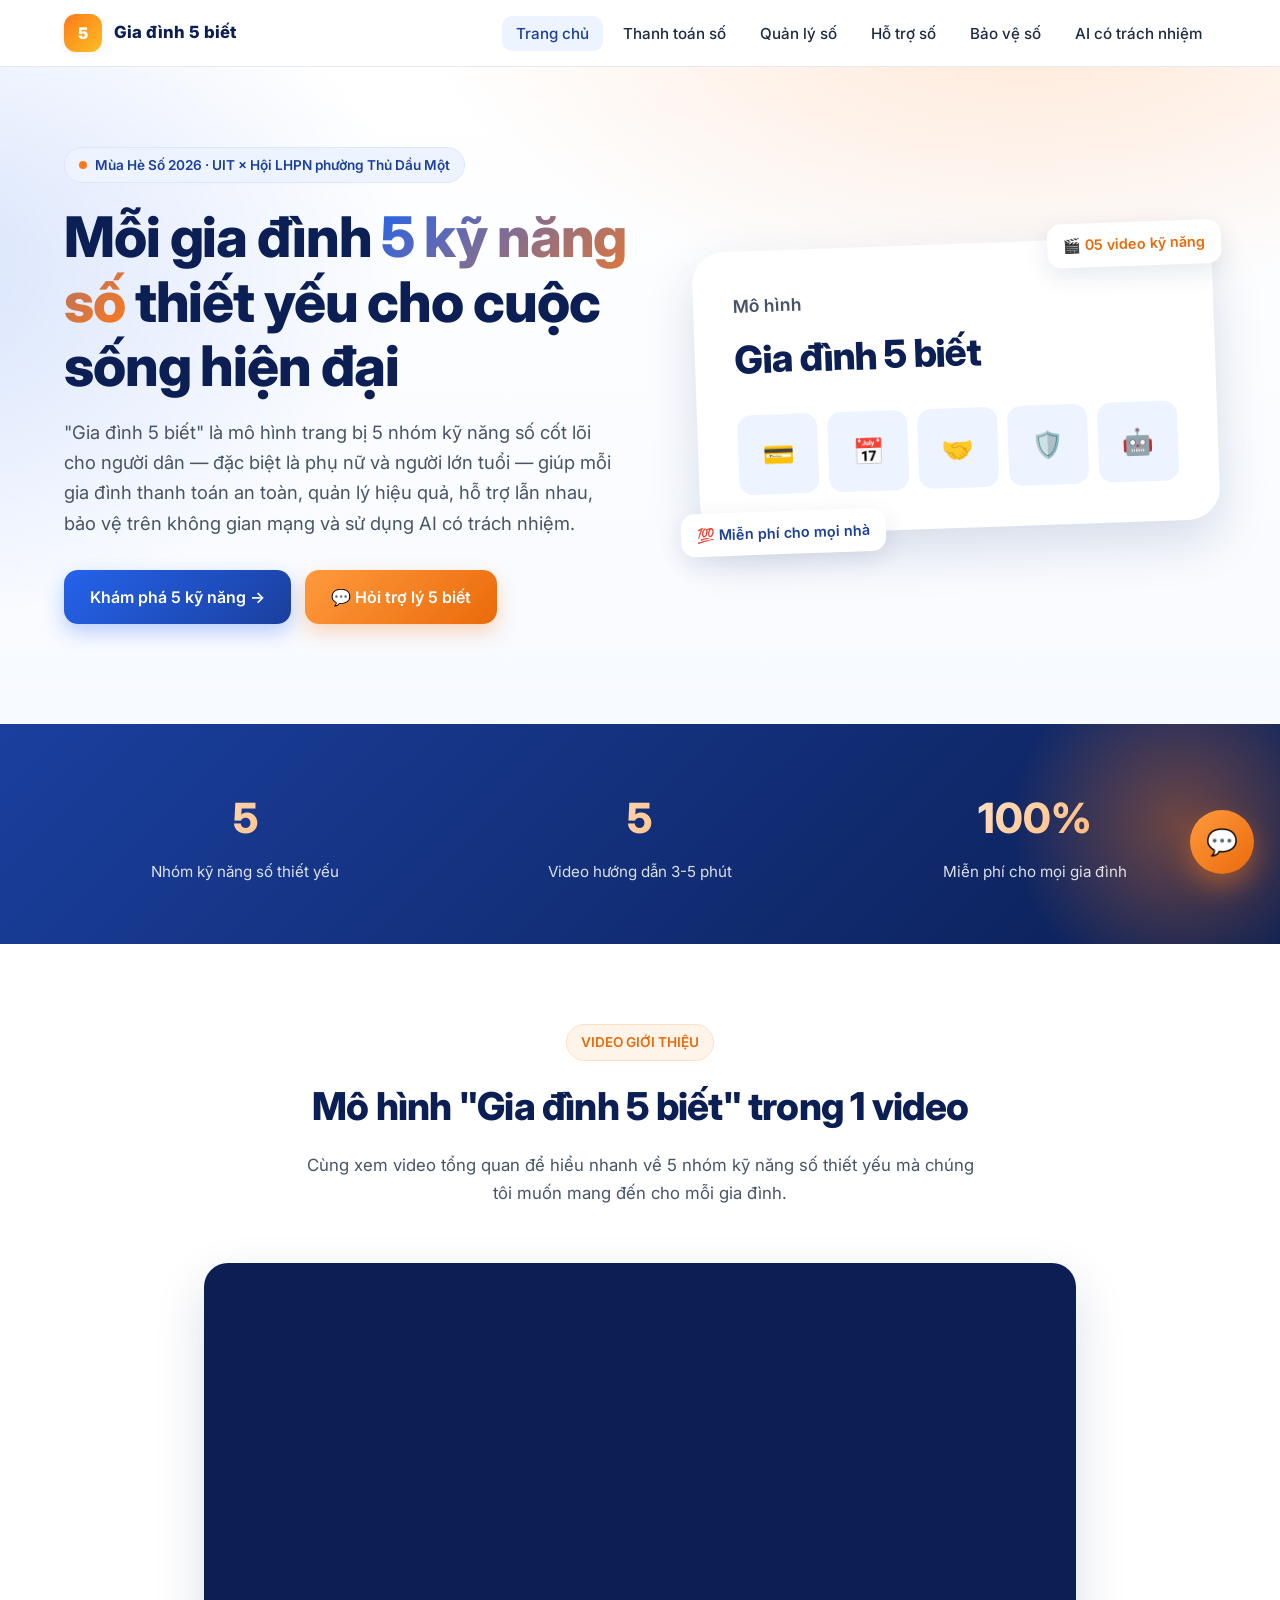
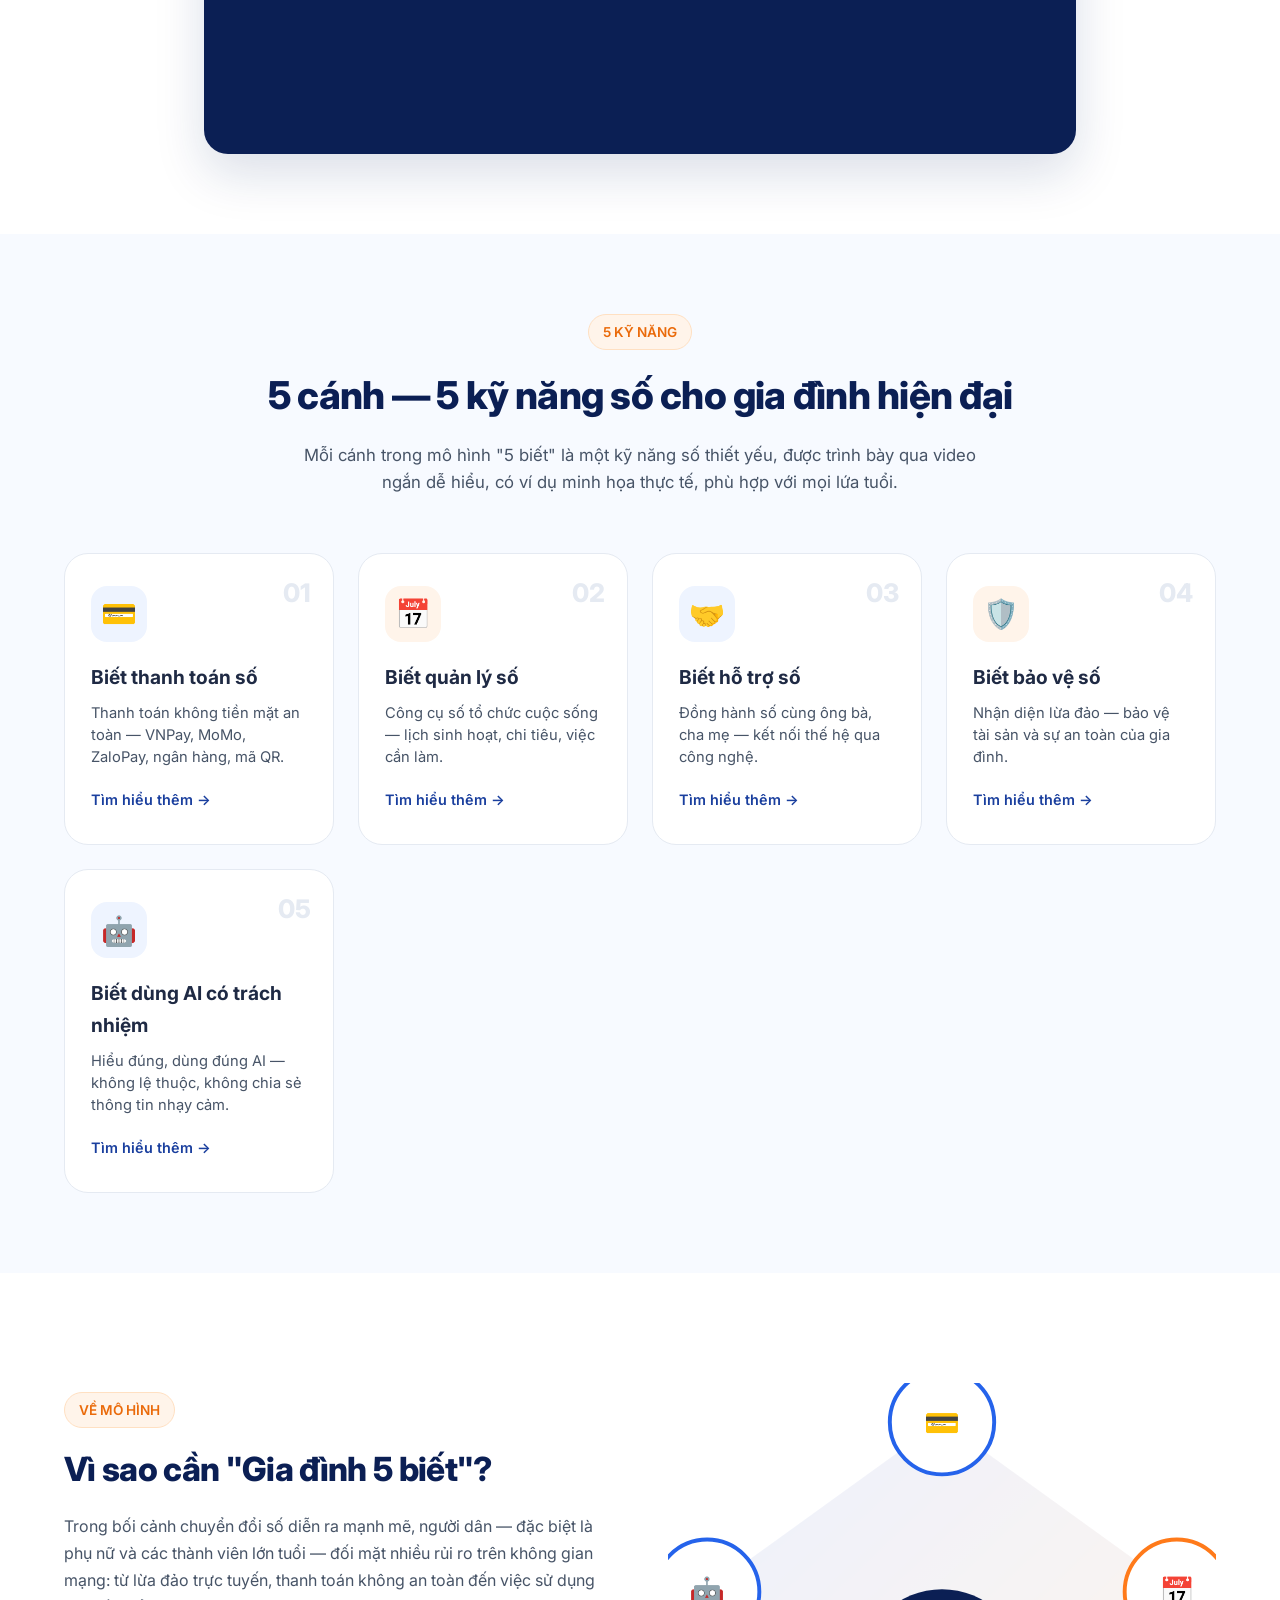
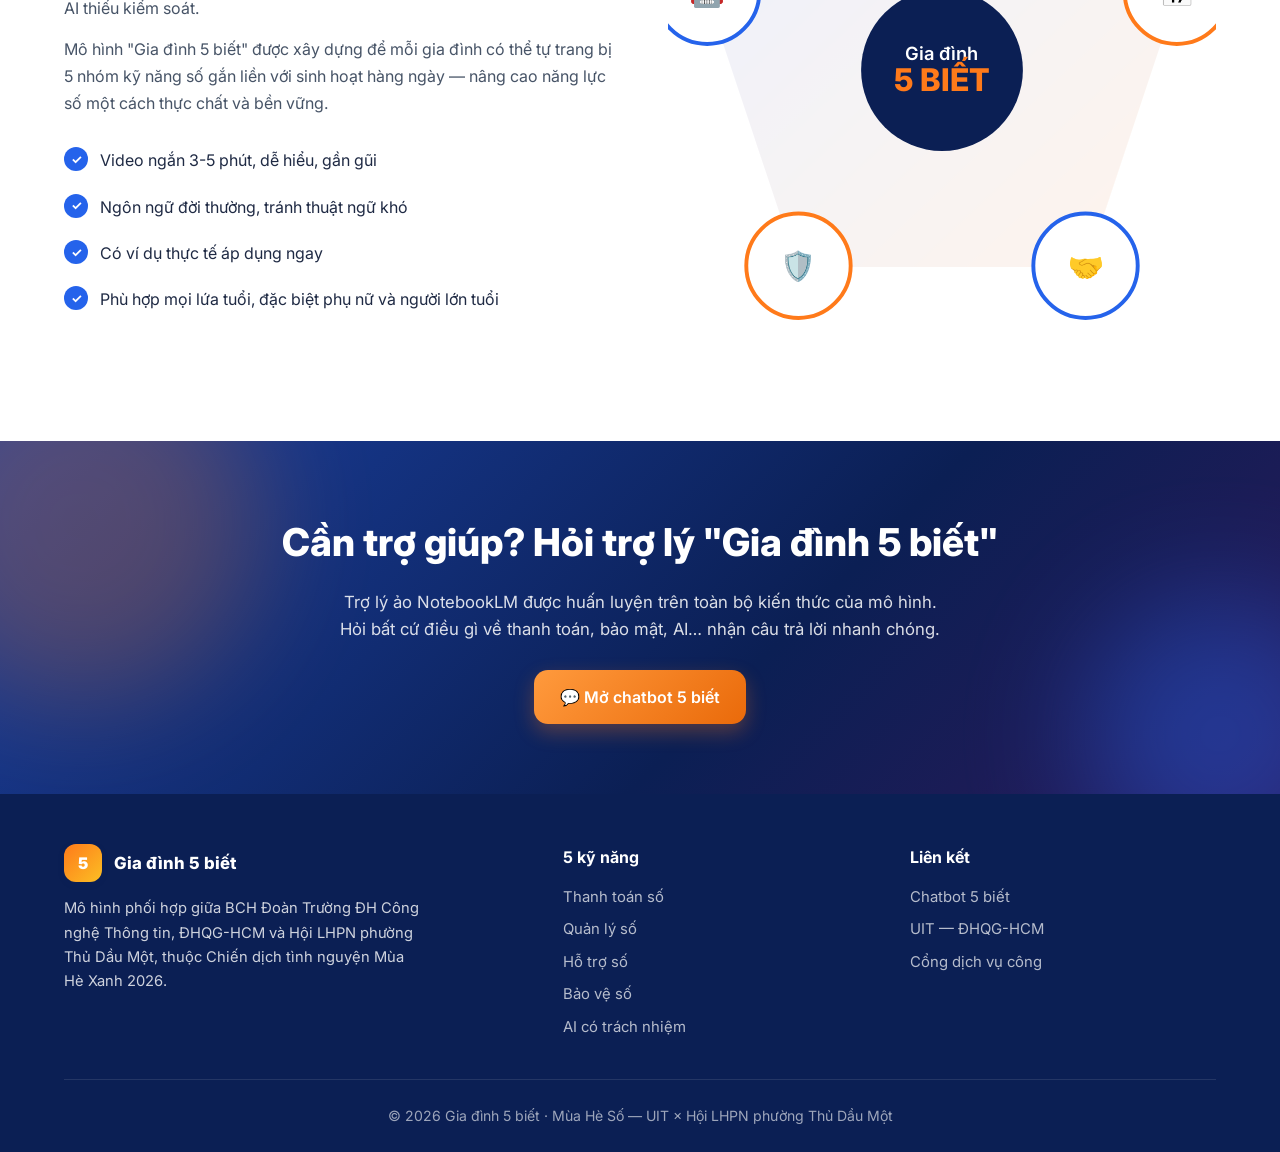
==== commit 4eded93b: "Update Trang chu, AI and gradient style of icon" ====
--- a/index.html
+++ b/index.html
@@ -65,7 +65,7 @@
               <div title="AI có trách nhiệm">🤖</div>
             </div>
             <div class="floating-badge b1">🎬 05 video kỹ năng</div>
-            <div class="floating-badge b2">👨‍👩‍👧‍👦 36 khu phố</div>
+            <div class="floating-badge b2">💯 Miễn phí cho mọi nhà</div>
           </div>
         </div>
       </div>
@@ -85,12 +85,24 @@
           <div class="stat-label">Video hướng dẫn 3-5 phút</div>
         </div>
         <div class="reveal">
-          <div class="stat-num"><span data-count="36">0</span></div>
-          <div class="stat-label">Khu phố tại Thủ Dầu Một</div>
-        </div>
-        <div class="reveal">
           <div class="stat-num"><span data-count="100" data-suffix="%">0</span></div>
           <div class="stat-label">Miễn phí cho mọi gia đình</div>
+        </div>
+      </div>
+    </div>
+  </section>
+
+  <!-- Intro Video -->
+  <section class="section" style="background: white;">
+    <div class="container-sm">
+      <div class="section-head reveal">
+        <span class="section-tag">VIDEO GIỚI THIỆU</span>
+        <h2 class="section-title">Mô hình "Gia đình 5 biết" trong 1 video</h2>
+        <p class="section-sub">Cùng xem video tổng quan để hiểu nhanh về 5 nhóm kỹ năng số thiết yếu mà chúng tôi muốn mang đến cho mỗi gia đình.</p>
+      </div>
+      <div class="reveal">
+        <div class="video-wrap">
+          <iframe src="https://www.youtube.com/embed/zMpAA-5ie1s" title="Giới thiệu mô hình Gia đình 5 biết" allow="accelerometer; autoplay; clipboard-write; encrypted-media; gyroscope; picture-in-picture; web-share" allowfullscreen loading="lazy"></iframe>
         </div>
       </div>
     </div>
--- a/css/style.css
+++ b/css/style.css
@@ -14,6 +14,9 @@
   --orange-400: #ff9a3d;
   --orange-500: #ff7a1a;
   --orange-600: #ea6a0a;
+  --yellow-300: #ffd560;
+  --yellow-400: #fbbf24;
+  --yellow-500: #f59e0b;
   --gray-100: #f1f4f9;
   --gray-200: #e5eaf2;
   --gray-400: #98a2b3;
@@ -113,7 +116,7 @@
   width: 38px;
   height: 38px;
   border-radius: 12px;
-  background: linear-gradient(135deg, var(--blue-500), var(--orange-500));
+  background: linear-gradient(135deg, var(--orange-500), var(--yellow-400));
   display: flex;
   align-items: center;
   justify-content: center;
@@ -652,7 +655,7 @@
   width: 64px;
   height: 64px;
   border-radius: 18px;
-  background: linear-gradient(135deg, var(--blue-500), var(--orange-500));
+  background: linear-gradient(135deg, var(--orange-500), var(--yellow-400));
   color: white;
   font-size: 2rem;
   box-shadow: var(--shadow-md);
@@ -824,7 +827,7 @@
   width: 48px;
   height: 48px;
   border-radius: 12px;
-  background: linear-gradient(135deg, var(--blue-500), var(--orange-500));
+  background: linear-gradient(135deg, var(--orange-500), var(--yellow-400));
   color: white;
   display: flex;
   align-items: center;
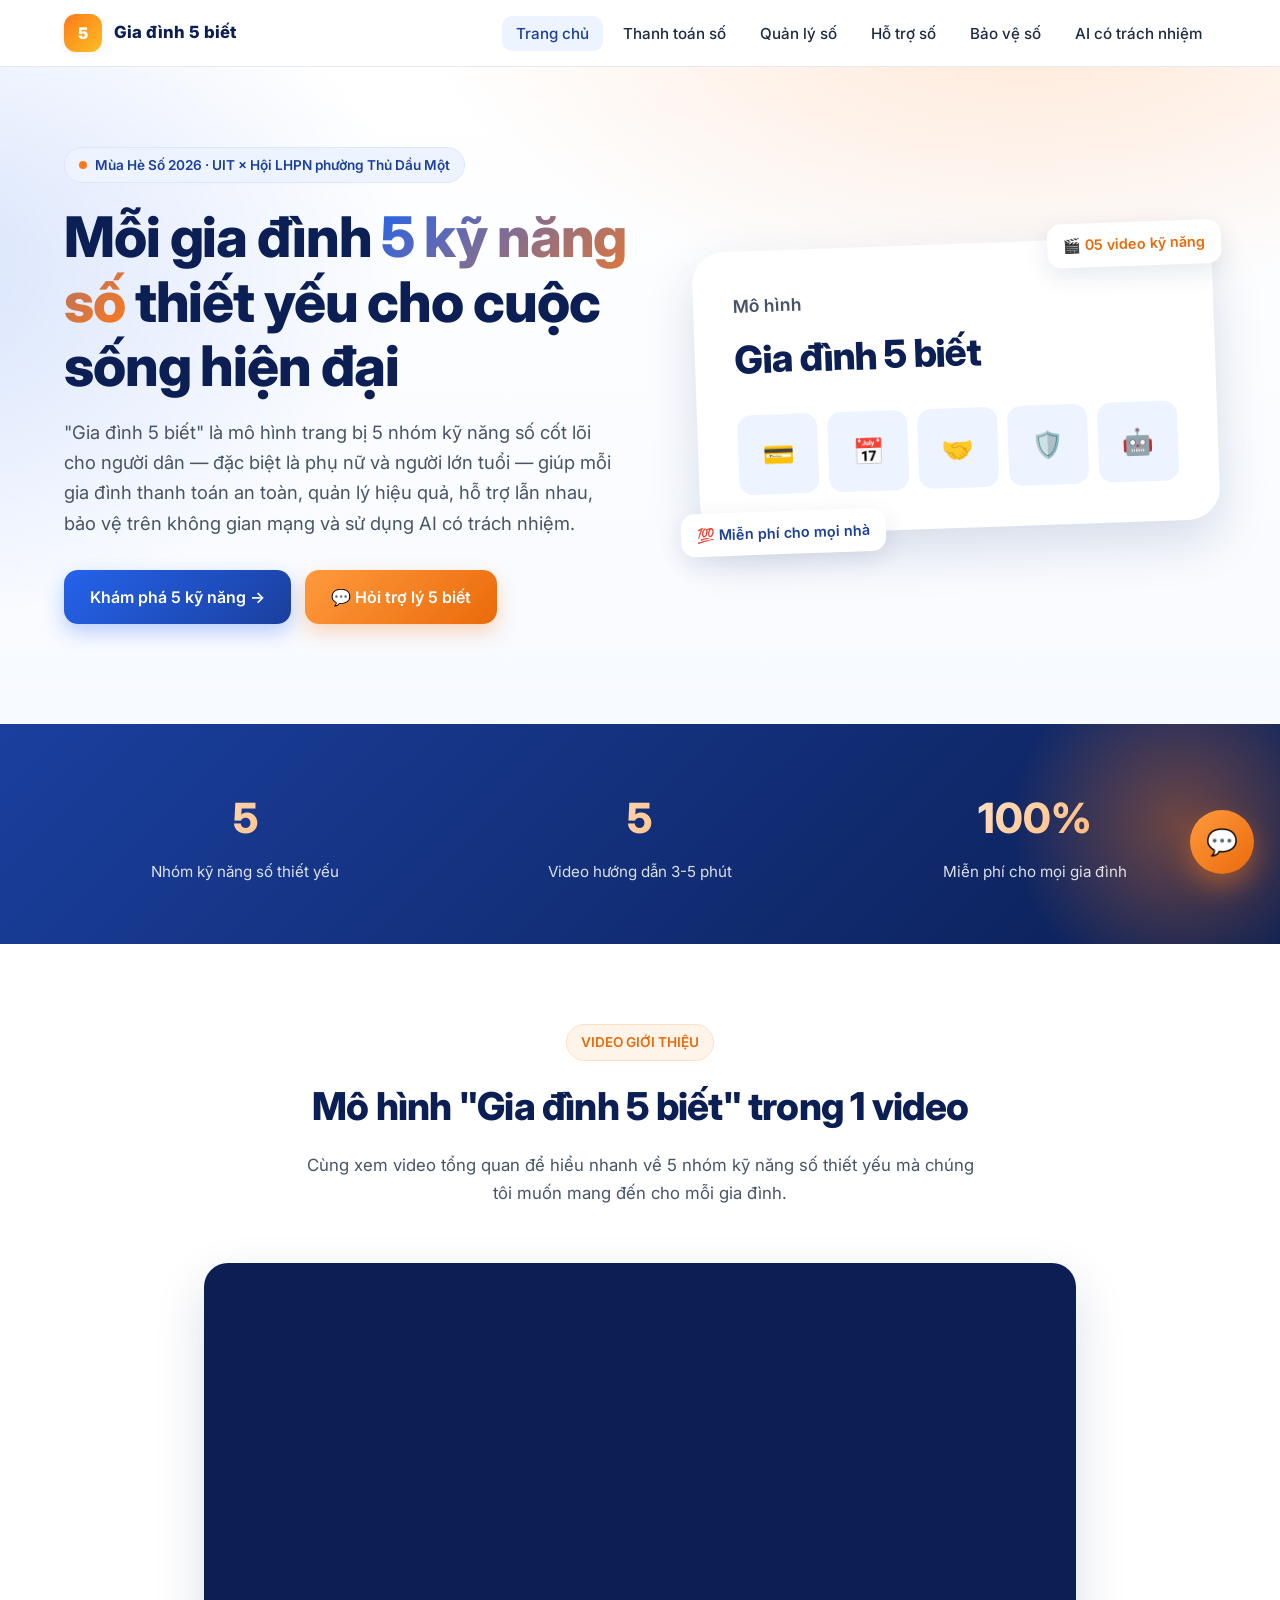
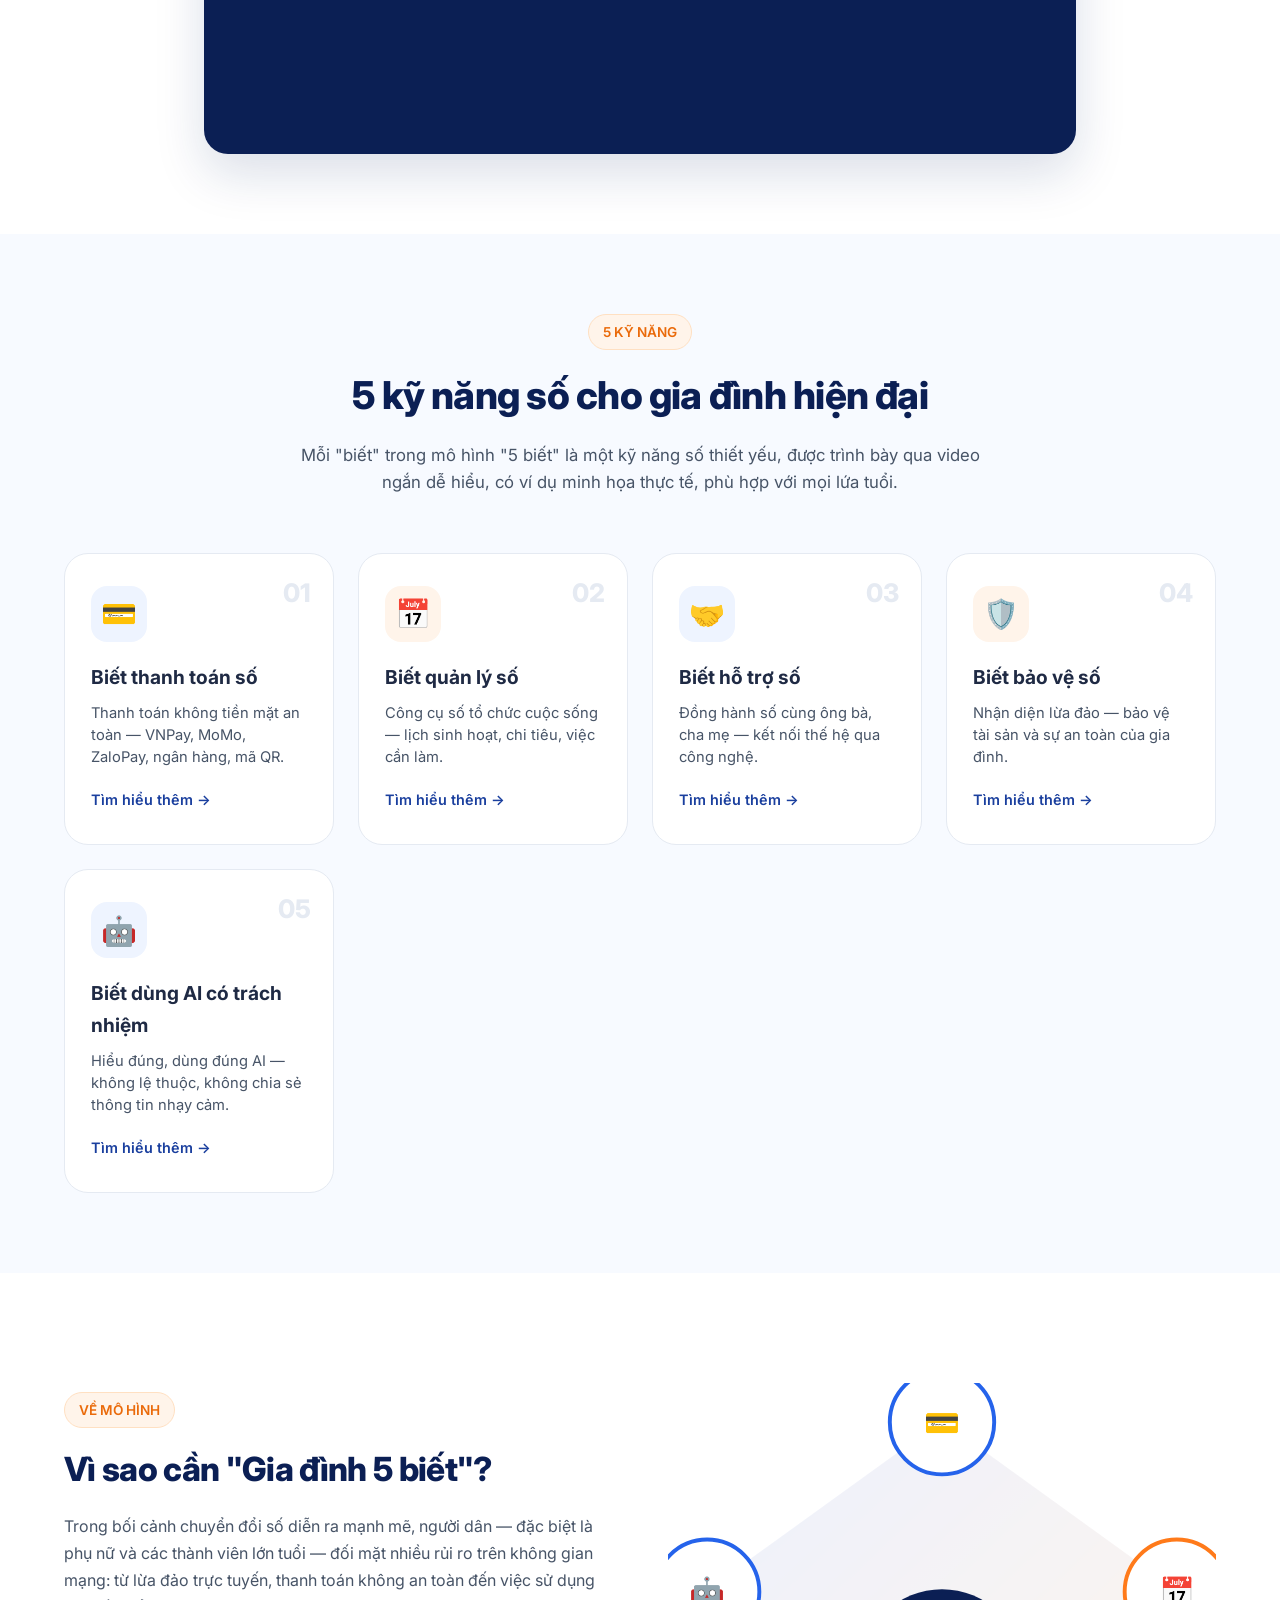
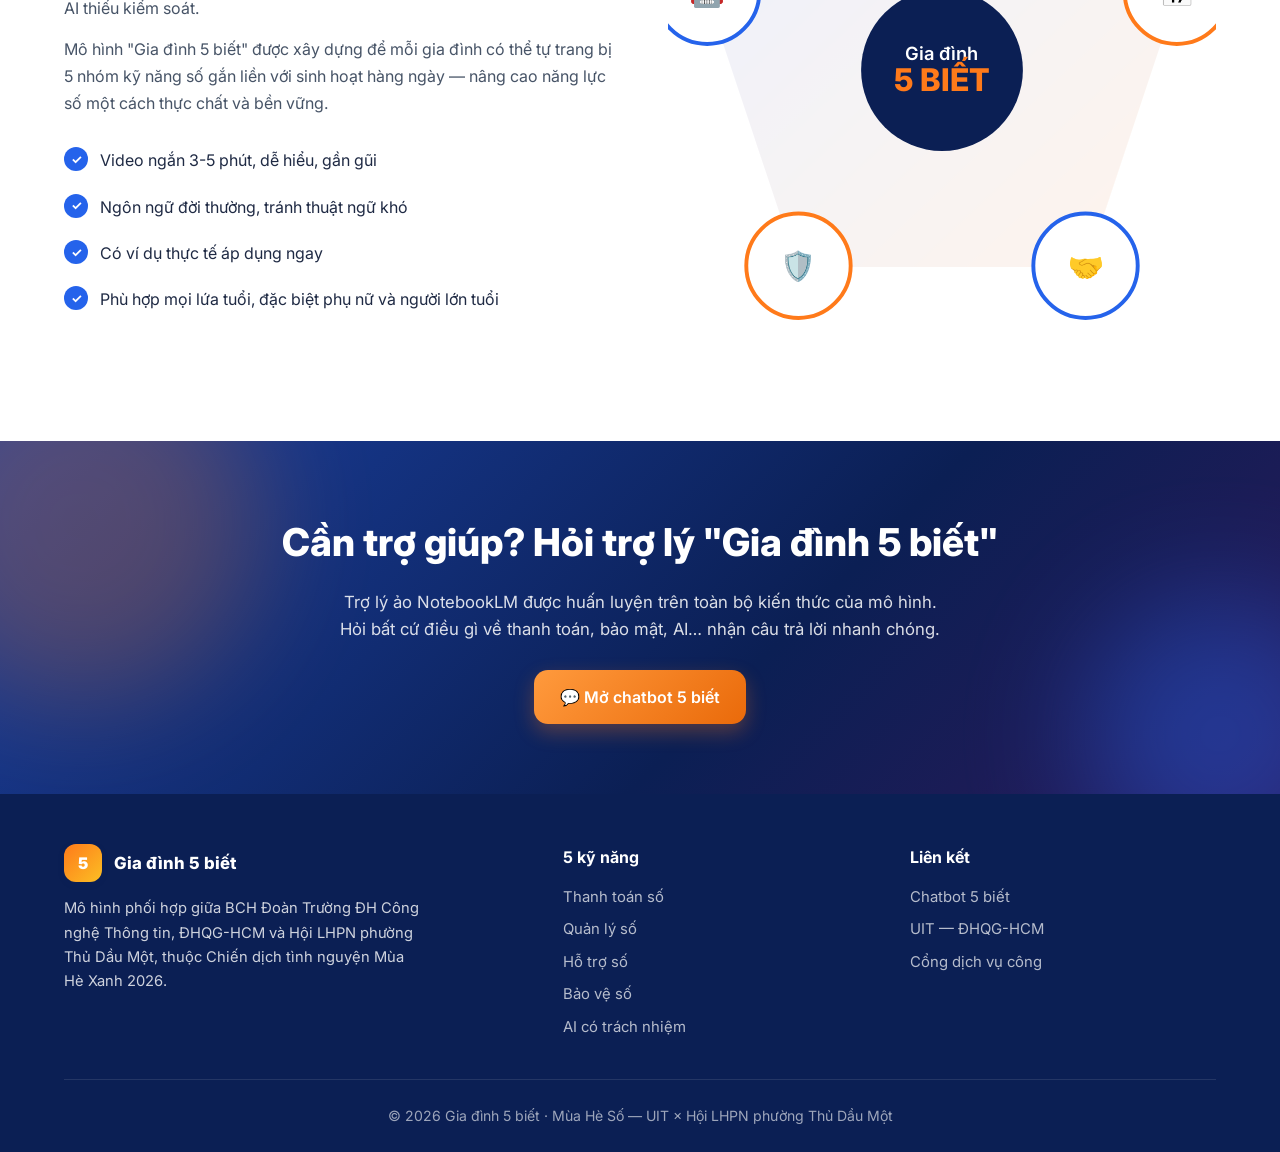
==== commit 9c991a0f: "Update section title and description in index.html" ====
--- a/index.html
+++ b/index.html
@@ -102,7 +102,7 @@
       </div>
       <div class="reveal">
         <div class="video-wrap">
-          <iframe src="https://www.youtube.com/embed/zMpAA-5ie1s" title="Giới thiệu mô hình Gia đình 5 biết" allow="accelerometer; autoplay; clipboard-write; encrypted-media; gyroscope; picture-in-picture; web-share" allowfullscreen loading="lazy"></iframe>
+          <iframe src="https://www.youtube.com/embed/w4L8rR1FLIk" title="Giới thiệu mô hình Gia đình 5 biết" allow="accelerometer; autoplay; clipboard-write; encrypted-media; gyroscope; picture-in-picture; web-share" allowfullscreen loading="lazy"></iframe>
         </div>
       </div>
     </div>
@@ -113,8 +113,8 @@
     <div class="container">
       <div class="section-head reveal">
         <span class="section-tag">5 KỸ NĂNG</span>
-        <h2 class="section-title">5 cánh — 5 kỹ năng số cho gia đình hiện đại</h2>
-        <p class="section-sub">Mỗi cánh trong mô hình "5 biết" là một kỹ năng số thiết yếu, được trình bày qua video ngắn dễ hiểu, có ví dụ minh họa thực tế, phù hợp với mọi lứa tuổi.</p>
+        <h2 class="section-title">5 kỹ năng số cho gia đình hiện đại</h2>
+        <p class="section-sub">Mỗi "biết" trong mô hình "5 biết" là một kỹ năng số thiết yếu, được trình bày qua video ngắn dễ hiểu, có ví dụ minh họa thực tế, phù hợp với mọi lứa tuổi.</p>
       </div>
 
       <div class="pillars">
